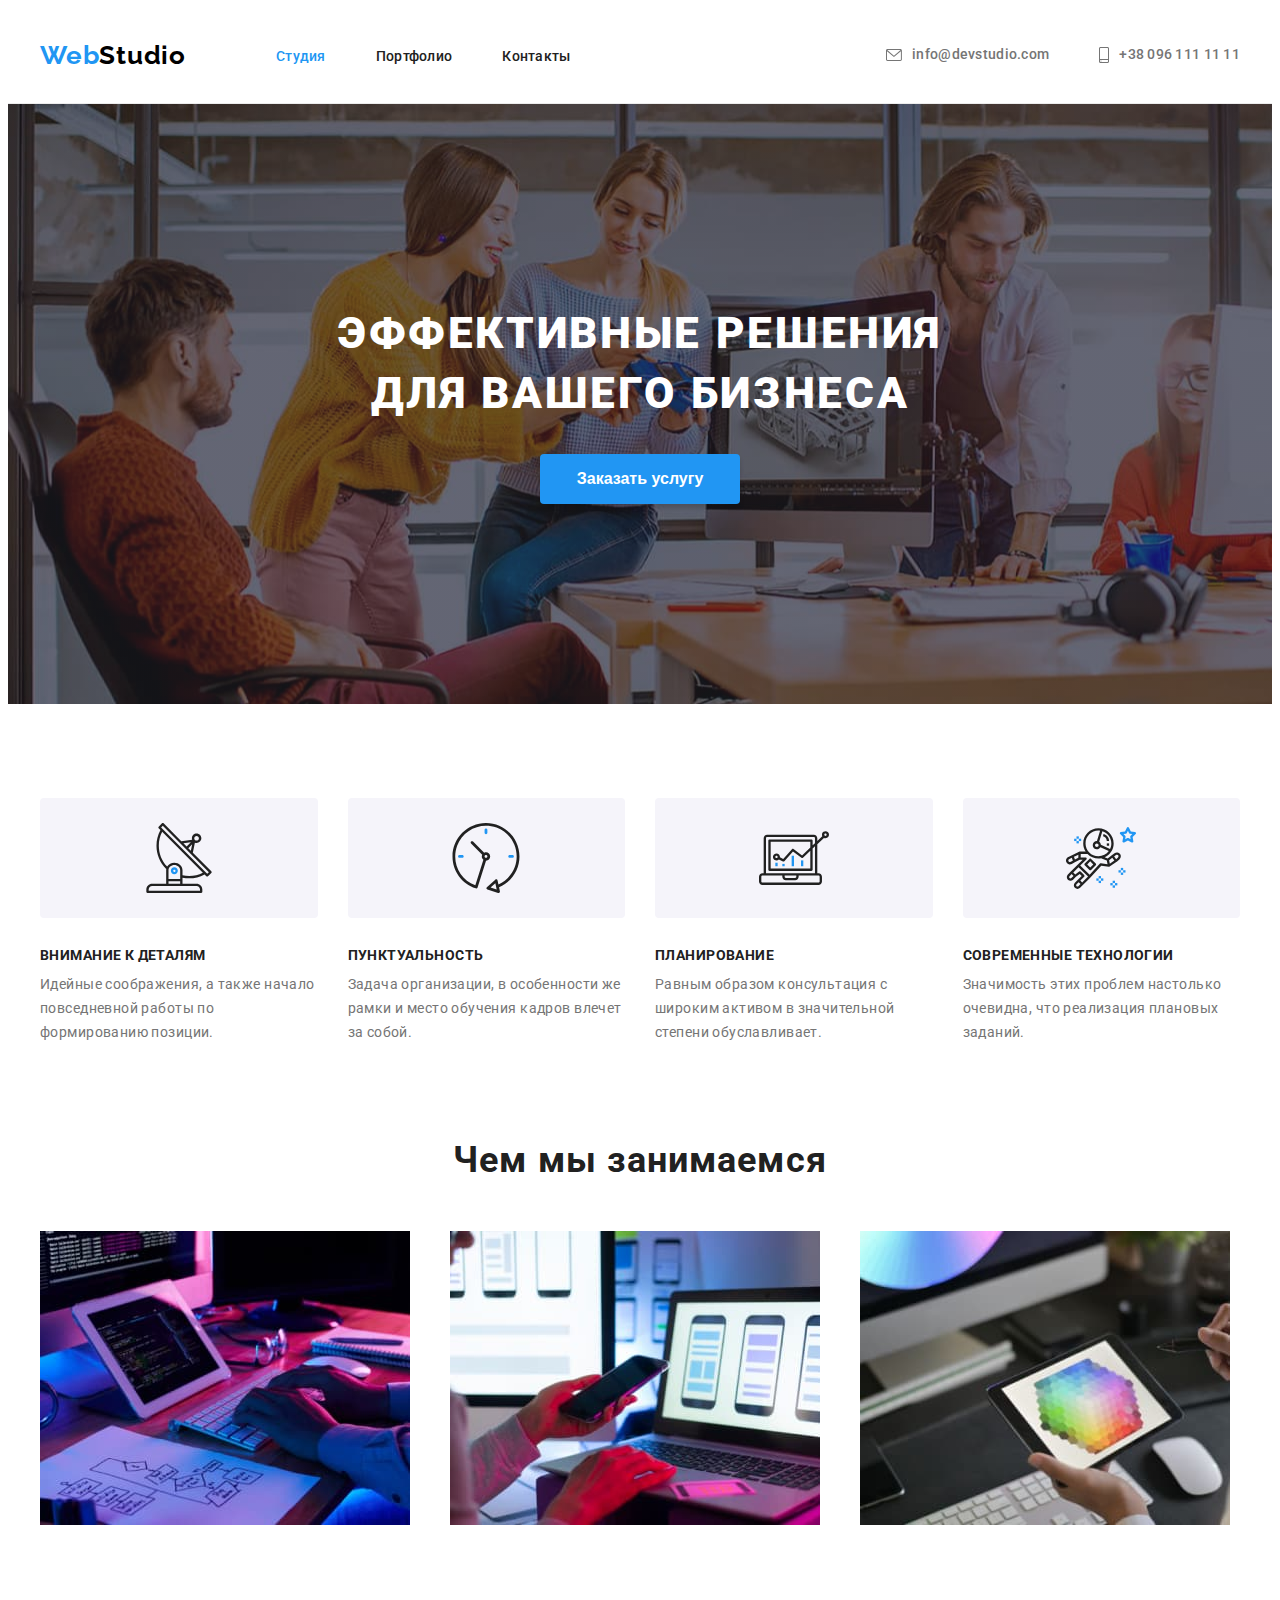
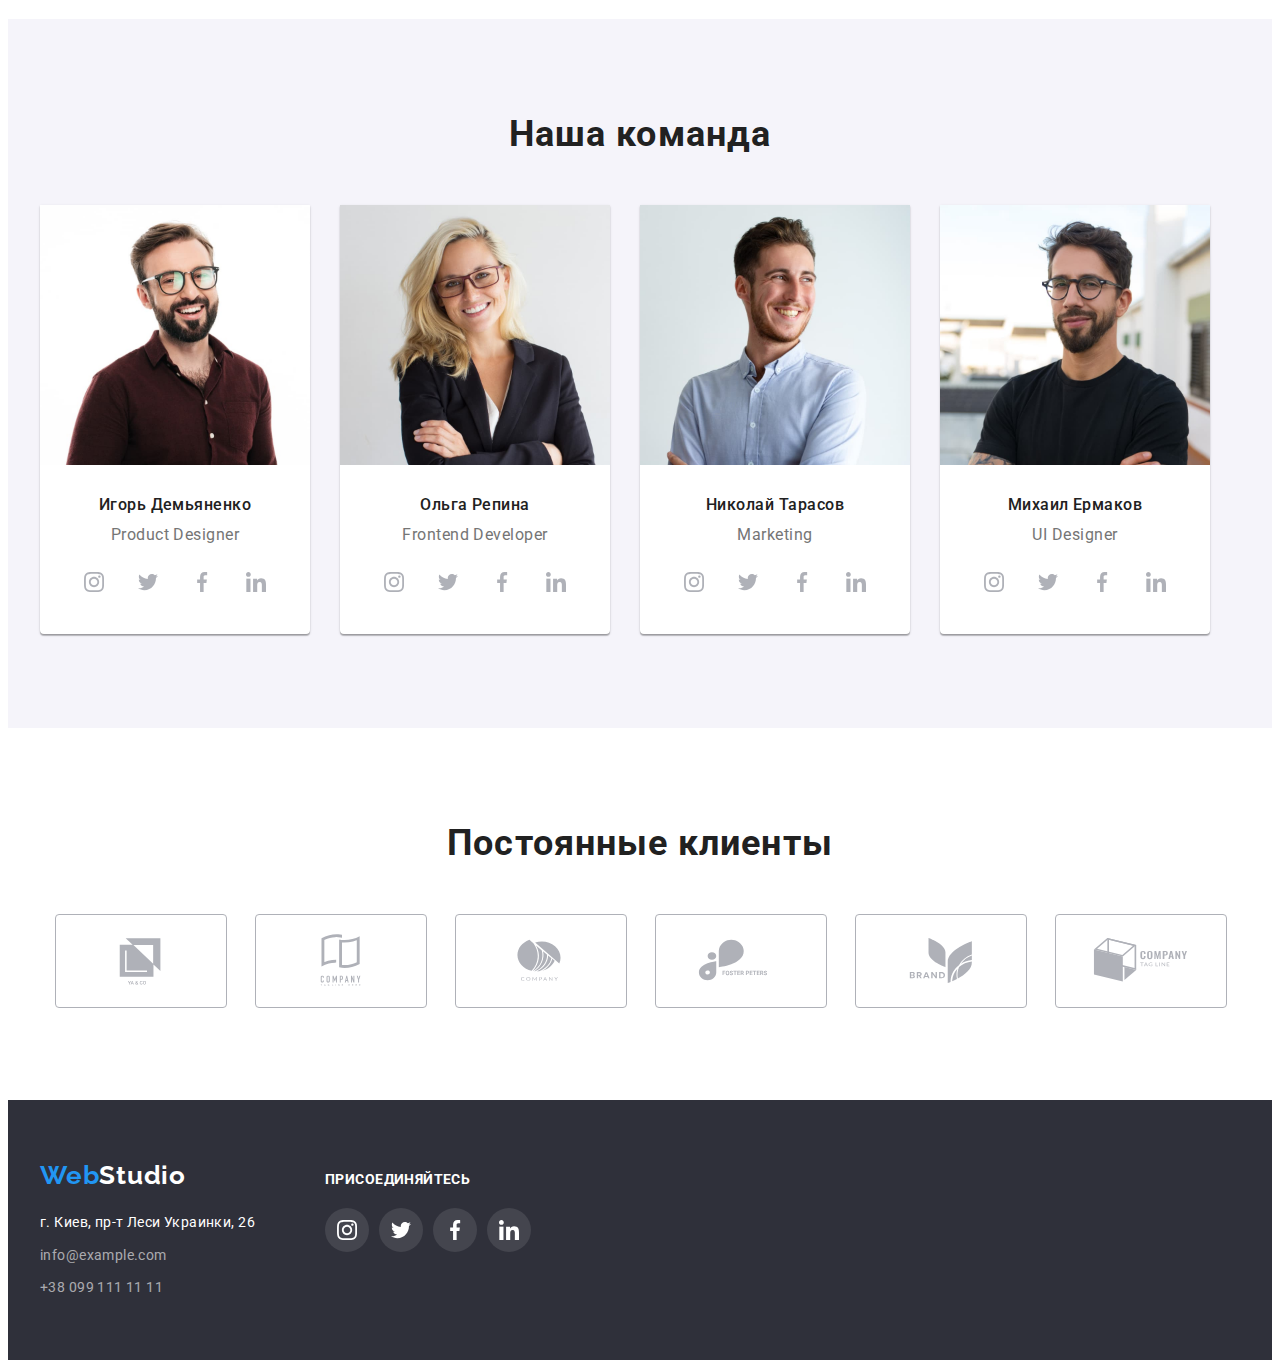
==== index.html @ f296a120 "Добавляет файлы из ДЗ 4" ====
<!DOCTYPE html>
<html lang="ru">
<head>
    <meta charset="UTF-8">
    <meta http-equiv="X-UA-Compatible" content="IE=edge">
    <meta name="viewport" content="width=device-width, initial-scale=1.0">
    <title>goit-markup-hw-02</title>
    <link rel="preconnect" href="https://fonts.googleapis.com">
    <link rel="preconnect" href="https://fonts.gstatic.com" crossorigin>
    <link href="https://fonts.googleapis.com/css2?family=Raleway:wght@700&family=Roboto:wght@400;500;700;900&display=swap"
          rel="stylesheet">
    <link rel="stylesheet" href="https://cdnjs.cloudflare.com/ajax/libs/modern-normalize/1.1.0/modern-normalize.min.css"
          integrity="sha512-wpPYUAdjBVSE4KJnH1VR1HeZfpl1ub8YT/NKx4PuQ5NmX2tKuGu6U/JRp5y+Y8XG2tV+wKQpNHVUX03MfMFn9Q=="
          crossorigin="anonymous" referrerpolicy="no-referrer" />
    <link rel="stylesheet" href="./css/styles.css">
</head>
<body>

            <!----------------------HEADER---------------------->

<header class="page-header">
    <div class="container page-header-container">
        <nav class="navigation">
            <a class="link logo logo-header" href="#" lang="en">Web<span class="logo-dark">Studio</span></a>
            <ul class="list navigation-list">
                <li class="navigation-list-item"><a class="link navigation-link-item current" href="#">Студия</a></li>
                <li class="navigation-list-item"><a class="link navigation-link-item " href="./portfolio.html">Портфолио</a></li>
                <li class="navigation-list-item"><a class="link navigation-link-item" href="#">Контакты</a></li>
            </ul>
        </nav>
        <ul class="list contact-list-header">
            <li class="contact-list-header-item">
                <a class="link contact-link-header-item" href="mailto:info@devstudio.com">
                    <svg class="icon-header" width="16" height="12">
                        <use href="./images/icons.svg#icon-envelope"></use>
                    </svg>info@devstudio.com
                </a>
            </li>
            <li class="contact-list-header-item">
                <a class="link contact-link-header-item" href="tel:+380961111111">
                    <svg class="icon-header" width="10" height="16">
                        <use href="./images/icons.svg#icon-smartphone"></use>
                    </svg>+38 096 111 11 11

                </a>
            </li>
        </ul>
    </div>
</header>

<main>

            <!-----------------------HERO---------------------->

<section class="order">
<div class="container">
    <h1 class="order-title">Эффективные решения <br> для вашего бизнеса</h1>
    <button class="modal-butten" type="button">Заказать услугу</button>
</div>
</section>

            <!------------------FEATURES------------------------>

<section class="features section">
<div class="container">
    <h2 class="visually-hidden">Преимущества</h2>
    
    <ul class="list features-list">
        <li class="features-list-item">
            <div class="features-card">
                <svg class="features-icon" width="70" height="70">
                    <use href="./images/icons.svg#icon-antenna"></use>
                </svg>
            </div>
            <h3 class="features-title-item">Внимание к деталям</h3>
            <p class="features-text">Идейные соображения, а также начало повседневной работы по формированию позиции.</p>
        </li>
        <li class="features-list-item">
            <div class="features-card">
                <svg class="features-icon" width="70" height="70">
                    <use href="./images/icons.svg#icon-clock"></use>
                </svg>
            </div>
            <h3 class="features-title-item">Пунктуальность</h3>
            <p class="features-text">Задача организации, в особенности же рамки и место обучения кадров влечет за собой.</p>
        </li>
        <li class="features-list-item">
            <div class="features-card">
                <svg class="features-icon" width="70" height="70">
                    <use href="./images/icons.svg#icon-diagram"></use>
                </svg>
            </div>
            <h3 class="features-title-item">Планирование</h3>
            <p class="features-text">Равным образом консультация с широким активом в значительной степени обуславливает.</p>
        </li>
        <li class="features-list-item">
            <div class="features-card">
                <svg class="features-icon" width="70" height="70">
                    <use href="./images/icons.svg#icon-astronaut"></use>
                </svg>
            </div>
            <h3 class="features-title-item">Современные технологии</h3>
            <p class="features-text">Значимость этих проблем настолько очевидна, что реализация плановых заданий.</p>
        </li>
    </ul>
</div>
</section>

                    <!--------------------ACTIVITY----------------->

<section class="activity section">
<div class="container">
    <h2 class="activity-title">Чем мы занимаемся</h2>
   <ul class="list activity-list">
       <li class="activity-image"><img src="./images/activity/box-1.jpg" alt="верстка" width="370" height="294"></li>
       <li class="activity-image"><img src="./images/activity/box-2.jpg" alt="дизайн" width="370" height="294"></li>
       <li class="activity-image"><img src="./images/activity/box-3.jpg" alt="внешнее оформление" width="370" height="294"></li>
   </ul>
</div>
</section>

                     <!------------------OUR TEAM------------------>

<section class="our-team section">
<div class="container">
    <h2 class="our-team-title">Наша команда</h2>
    <ul class="list our-team-list">
        <li class="our-team-item">
        <img class="our-team-image" src="./images/our-team/igor.jpg" alt="работник игорь" width="270" height="260">
        <div class="our-team-bottom-part">
        <h3 class="our-team-name">Игорь Демьяненко</h3>
        <p class="our-team-text" lang="en">Product Designer</p>
        <ul class="social-list list">
            <li class="social-list-item">
                <a href="" class="social-list-link">
                    <svg class="social-list-icon" width="20" height="20">
                        <use href="./images/icons.svg#icon-instagram"></use>
                    </svg>
                </a>
            </li>
            <li class="social-list-item">
                <a href="" class="social-list-link">
                    <svg class="social-list-icon" width="20" height="20">
                        <use href="./images/icons.svg#icon-twitter"></use>
                    </svg>
                </a>
            </li>
            <li class="social-list-item">
                <a href="" class="social-list-link">
                    <svg class="social-list-icon" width="20" height="20">
                        <use href="./images/icons.svg#icon-facebook"></use>
                    </svg>
                </a>
            </li>
            <li class="social-list-item">
                <a href="" class="social-list-link">
                    <svg class="social-list-icon" width="20" height="20">
                        <use href="./images/icons.svg#icon-linkedin"></use>
                    </svg>
                </a>
            </li>
        </ul>
        </div>
        </li>
        <li class="our-team-item">
            <img class="our-team-image" src="./images/our-team/olga.jpg" alt="работник ольга" width="270" height="260">
            <div class="our-team-bottom-part"><h3 class="our-team-name">Ольга Репина</h3>
            <p class="our-team-text" lang="en">Frontend Developer</p>
        <ul class="social-list list">
            <li class="social-list-item">
                <a href="" class="social-list-link">
                    <svg class="social-list-icon" width="20" height="20">
                        <use href="./images/icons.svg#icon-instagram"></use>
                    </svg>
                </a>
            </li>
            <li class="social-list-item">
                <a href="" class="social-list-link">
                    <svg class="social-list-icon" width="20" height="20">
                        <use href="./images/icons.svg#icon-twitter"></use>
                    </svg>
                </a>
            </li>
            <li class="social-list-item">
                <a href="" class="social-list-link">
                    <svg class="social-list-icon" width="20" height="20">
                        <use href="./images/icons.svg#icon-facebook"></use>
                    </svg>
                </a>
            </li>
            <li class="social-list-item">
                <a href="" class="social-list-link">
                    <svg class="social-list-icon" width="20" height="20">
                        <use href="./images/icons.svg#icon-linkedin"></use>
                    </svg>
                </a>
            </li>
        </ul>
        </div>
        </li>
        <li class="our-team-item">
            <img class="our-team-image" src="./images/our-team/nikolai.jpg" alt="работник николай" width="270" height="260">
            <div class="our-team-bottom-part"><h3 class="our-team-name">Николай Тарасов</h3>
            <p class="our-team-text" lang="en">Marketing</p>
        <ul class="social-list list">
            <li class="social-list-item">
                <a href="" class="social-list-link">
                    <svg class="social-list-icon" width="20" height="20">
                        <use href="./images/icons.svg#icon-instagram"></use>
                    </svg>
                </a>
            </li>
            <li class="social-list-item">
                <a href="" class="social-list-link">
                    <svg class="social-list-icon" width="20" height="20">
                        <use href="./images/icons.svg#icon-twitter"></use>
                    </svg>
                </a>
            </li>
            <li class="social-list-item">
                <a href="" class="social-list-link">
                    <svg class="social-list-icon" width="20" height="20">
                        <use href="./images/icons.svg#icon-facebook"></use>
                    </svg>
                </a>
            </li>
            <li class="social-list-item">
                <a href="" class="social-list-link">
                    <svg class="social-list-icon" width="20" height="20">
                        <use href="./images/icons.svg#icon-linkedin"></use>
                    </svg>
                </a>
            </li>
        </ul>
        </div>
        </li>
        <li class="our-team-item">
            <img class="our-team-image" src="./images/our-team/mihail.jpg" alt="работник михаил" width="270" height="260">
            <div class="our-team-bottom-part"><h3 class="our-team-name">Михаил Ермаков</h3>
            <p class="our-team-text" lang="en">UI Designer</p>
        <ul class="social-list list">
            <li class="social-list-item">
                <a href="" class="social-list-link">
                    <svg class="social-list-icon" width="20" height="20">
                        <use href="./images/icons.svg#icon-instagram"></use>
                    </svg>
                </a>
            </li>
            <li class="social-list-item">
                <a href="" class="social-list-link">
                    <svg class="social-list-icon" width="20" height="20">
                        <use href="./images/icons.svg#icon-twitter"></use>
                    </svg>
                </a>
            </li>
            <li class="social-list-item">
                <a href="" class="social-list-link">
                    <svg class="social-list-icon" width="20" height="20">
                        <use href="./images/icons.svg#icon-facebook"></use>
                    </svg>
                </a>
            </li>
            <li class="social-list-item">
                <a href="" class="social-list-link">
                    <svg class="social-list-icon" width="20" height="20">
                        <use href="./images/icons.svg#icon-linkedin"></use>
                    </svg>
                </a>
            </li>
        </ul>
        </div>
        </li>
    </ul>  
</div>
</section>

                    <!---------------------CLIENTS---------------------->

<section class="clients section">
    <div class="container">
    <h2 class="title-clients">Постоянные клиенты</h2>
    <ul class="clients-list list">
        <li class="clients-item">
            <a href="" class="clients-link">
                <svg class="clients-icon" width="106" height="60">
                    <use href="./images/icons.svg#icon-Logo-1"></use>
                </svg>
            </a>
        </li>
        <li class="clients-item">
            <a href="" class="clients-link">
                <svg class="clients-icon" width="106" height="60">
                    <use href="./images/icons.svg#icon-Logo-2"></use>
                </svg>
            </a>
        </li>
        <li class="clients-item">
            <a href="" class="clients-link">
                <svg class="clients-icon" width="106" height="60">
                    <use href="./images/icons.svg#icon-Logo-3"></use>
                </svg>
            </a>
        </li>
        <li class="clients-item">
            <a href="" class="clients-link">
                <svg class="clients-icon" width="106" height="60">
                    <use href="./images/icons.svg#icon-Logo-4"></use>
                </svg>
            </a>
        </li>
        <li class="clients-item">
            <a href="" class="clients-link">
                <svg class="clients-icon" width="106" height="60">
                    <use href="./images/icons.svg#icon-Logo-5"></use>
                </svg>
            </a>
        </li>
        <li class="clients-item">
            <a href="" class="clients-link">
                <svg class="clients-icon" width="106" height="60">
                    <use href="./images/icons.svg#icon-Logo-6"></use>
                </svg>
            </a>
        </li>
    </ul>
    </div>
</section>

</main>

                    <!-------------------FOOTER-------------------->

<footer class="footer">
<div class="container container-flex">

    <div class="footer-left-side">
        <a class="link logo logo-footer" href="#" lang="en">Web<span class="logo-light">Studio</span></a>
        <address class="address">
            <ul class="list address-list">
                <li class="address-list-item">
                    <a class="link address-footer" href="https://goo.gl/maps/XNdB4Refi6bybGRC9" target="_blank" rel="noopener noreferrer">г. Киев, пр-т Леси
                Украинки, 26</a>
                </li>
                <li class="address-list-item">
                    <a class=" link address-link-item" href="mailto:nfo@example.com">info@example.com</a>
                </li>
                <li class="address-list-item">
                    <a class="link address-link-item" href="tel:380991111111">+38 099 111 11 11</a>
                </li>
            </ul>
        </address>
    </div>

    <div class="footer-right-side">
        <h2 class="title-footer">присоединяйтесь</h2>
        <ul class="social-list-footer list">
            <li class="social-item-footer">
                <a href="" class="social-link-footer">
                    <svg class="social-icon-footer" width="20" height="20">
                        <use href="./images/icons.svg#icon-instagram"></use>
                    </svg>
                </a>
            </li>
            <li class="social-item-footer">
                <a href="" class="social-link-footer">
                    <svg class="social-icon-footer" width="20" height="20">
                        <use href="./images/icons.svg#icon-twitter"></use>
                    </svg>
                </a>
            </li>
            <li class="social-item-footer">
                <a href="" class="social-link-footer">
                    <svg class="social-icon-footer" width="20" height="20">
                        <use href="./images/icons.svg#icon-facebook"></use>
                    </svg>
                </a>
            </li>
            <li class="social-item-footer">
                <a href="" class="social-link-footer">
                    <svg class="social-icon-footer" width="20" height="20">
                        <use href="./images/icons.svg#icon-linkedin"></use>
                    </svg>
                </a>
            </li>
        </ul>
    </div>
</div>
</footer>
    
</body>
</html>
---- css/styles.css ----
:root {
    --primary-font: 'Roboto', sans-serif;
    --color-in-action: #2196F3;
    --color-title: #212121;
    --color-text: #757575;
    --color-dark: #000000;
    --color-light: #FFFFFF;
    --background-darc: #2F303A;
    --background-light: #F5F4FA;
    --address-link: rgba(255, 255, 255, 0.6);
}

h1,
h2,
h3,
p {
    margin-top: 0;
    margin-bottom: 0;
}

ul,
ol {
    margin-top: 0;
    margin-bottom: 0;
    padding-left: 0;
}

img {
    display: block;
}

.list {
    list-style: none;
}

.link {
    text-decoration: none;
}

body {
font-family: var(--primary-font);
color: var(--color-text);
}

.container {
    width: 1200px;
    margin-left: auto;
    margin-right: auto;
    padding-left: 15px;
    padding-right: 15px;
}

.section {
    padding-top: 94px;
    padding-bottom: 94px;
}

/*==========================COMPONENTS====================*/

.logo {
    font-family: 'Raleway',sans-serif;
    font-weight: 700;
    font-size: 26px;
    line-height: 1.19;
    letter-spacing: 0.03em;
    color: var(--color-in-action);

    display: block;
}

.logo-dark {
    color: var(--color-dark);
}

.logo-light {
color: var(--color-light);
}

.visually-hidden {
    position: absolute;
    width: 1px;
    height: 1px;
    margin: -1px;
    border: 0;
    padding: 0;
    white-space: nowrap;
    clip-path: inset(100%);
    clip: rect(0 0 0 0);
    overflow: hidden;
}

/*==========================/COMPONENTS====================*/

/*=============================HEADER=====================*/

.page-header-container {
    display: flex;
    align-items: center;
}

.navigation {
    display: flex;
    align-items: center;
}

.navigation-list {
    display: flex;
    align-items: center;
}

.contact-list-header {
    display: flex;
    align-items: center;
    margin-left: auto;
}

.logo-header {
    margin-right: 90px;
}

.navigation-list-item:not(:last-child),
.contact-list-header-item:not(:last-child) {
    margin-right: 50px;
}

.page-header {
    background: var(--color-light);
    border-bottom: 1px solid #ECECEC;

    padding-top: 32px;
    padding-bottom: 32px;   
}

.navigation-link-item {
    font-weight: 500;
    font-size: 14px;
    line-height: 1.14;
    letter-spacing: 0.02em;
    color: var(--color-title);
}

.navigation-link-item:hover,
.navigation-link-item:focus {
    color: var(--color-in-action);
}

.contact-link-header-item {
    display: flex;
    align-items: center;
    font-weight: 500;
    font-size: 14px;
    line-height: 1.14;
    letter-spacing: 0.02em;
    color: var(--color-text);
}

.contact-link-header-item:hover,
.contact-link-header-item:focus {
    color: var(--color-in-action);
}

.contact-link-header-item:hover .icon-header,
.contact-link-header-item:focus .icon-header {
    fill: var(--color-in-action);
}

.current {
    color: var(--color-in-action);
}

.icon-header {
    fill: var(--color-text);
    margin-right: 10px;
}

/*=============================/HEADER=====================*/

/*===============================HERO======================*/

.order {
    background: #C4C4C4;
    padding-top: 200px;
    padding-bottom: 200px;
    margin-left: auto;
    margin-right: auto;
    max-width: 1600px;
    background-image: linear-gradient(rgba(47, 48, 58, 0.4), rgba(47, 48, 58, 0.4)), url(../images/hero/bg.jpg);
    background-size: cover;
    background-position: initial;
    background-repeat: no-repeat;
}

.order-title {
    font-weight: 900;
    font-size: 44px;
    line-height: 1.36;
    text-align: center;
    letter-spacing: 0.06em;
    text-transform: uppercase;
    color: var(--color-light);

    margin-bottom: 30px;
    text-align: center;
}

.modal-butten {
        font-weight: 700;
        font-size: 16px;
        line-height: 1.87;
        color: var(--color-light);
        background: var(--color-in-action);
        cursor: pointer;

        min-width: 200px;
        padding: 10px 32px;
        box-shadow: 0px 4px 4px rgba(0, 0, 0, 0.15);
        border-radius: 4px;
        border: none;

        display: block;
        margin-left: auto;
        margin-right: auto;
}

/*==============================/HERO=======================*/

/*=============================FEATURES=====================*/

.features-title-item {
    font-weight: 700;
    font-size: 14px;
    line-height: 1.14;
    letter-spacing: 0.03em;
    text-transform: uppercase;
    color: var(--color-title);

    margin-bottom: 10px;
}

.features-text {
        font-size: 14px;
        line-height: 1.71;
        letter-spacing: 0.03em;     
}

.features-list {
    display: flex;
    justify-content: center;
    margin-left: -30px;
    margin-top: -30px;
}

.features-list-item {
    margin-left: 30px;
    margin-top: 30px;
    flex-basis: calc((100% - 120px) / 4);
}

.features-card{
    display: flex;
    align-items: center;
    justify-content: center;
    height: 120px;
    background: var(--background-light);
    border-radius: 4px;
    margin-bottom: 30px;
    }

/*=============================/FEATURES=====================*/

/*=============================ACTIVITY=====================*/
.activity {
    padding-top: 0;
}


.activity-title {
    font-weight: 700;
    font-size: 36px;
    line-height: 1.17;
    letter-spacing: 0.03em;
    color: var(--color-title);

    margin-bottom: 50px;
    text-align: center;
}

.activity-list {
    display: flex;
    flex-wrap: wrap;
    margin-left: -30px;
    margin-top: -50px;
}

.activity-image {
    margin-left: 30px;
    margin-top: 50px;
    flex-basis: calc((100% - 90px) / 3);
}

/*=============================/ACTIVITY=====================*/

/*=============================OUR TEAM=====================*/

.our-team {
    background: var(--background-light);
}

.our-team-item {
    background: var(--color-light);
    flex-basis: calc((100% - 120px) / 4);
    box-shadow: 0px 1px 3px rgba(0, 0, 0, 0.12), 0px 1px 1px rgba(0, 0, 0, 0.14), 0px 2px 1px rgba(0, 0, 0, 0.2);
    border-radius: 0px 0px 4px 4px;
}

.our-team-title {
        font-weight: 700;
        font-size: 36px;
        line-height: 1.17;
        letter-spacing: 0.03em;
        color: var(--color-title);

        margin-bottom: 50px;
        text-align: center;
}

.our-team-name {
        font-weight: 500;
        font-size: 16px;
        line-height: 1.19;
        text-align: center;
        letter-spacing: 0.03em;
        color: var(--color-title);

        margin-bottom: 10px;
}

.our-team-text {
        font-size: 16px;
        line-height: 1.19;
        text-align: center;
        letter-spacing: 0.03em;
        margin-bottom: 16px;
}

.our-team-list {
    display: flex;
    flex-wrap: wrap;
}

.our-team-item:not(:nth-child(4n)) {
    margin-right: 30px;
}

.our-team-item:not(:nth-last-child(-n+4)) {
    margin-bottom: 30px;
}

.our-team-bottom-part {
    padding-top: 30px;
    padding-bottom: 30px
}

.social-list {
    display: flex;
    justify-content: center;   
}

.social-list-item:not(:last-child) {
    margin-right: 10px;
}

.social-list-link {
    display: flex;
    align-items: center;
    justify-content: center;
    width: 100%;
    height: 100%;
    border-radius: 50%;
    background-color: var(--color-light);
}

.social-list-icon {
    fill: #AFB1B8;
}

.social-list-link:hover,
.social-list-link:focus {
    background-color: var(--color-in-action);
}

.social-list-link:hover .social-list-icon, 
.social-list-link:focus .social-list-icon {
    fill: var(--color-light);
}

.social-list-item {
    width: 44px;
    height: 44px;
}

/*=============================/OUR TEAM=====================*/

/*=============================CLIENTS=======================*/

.title-clients {
    font-family: 'Roboto';
    font-weight: 700;
    font-size: 36px;
    line-height: 1.17;
    text-align: center;
    letter-spacing: 0.03em;
    color: #212121;

    margin-bottom: 50px;
}

.clients-list {
    display: flex;
    justify-content: center;
}

.clients-item:not(:last-child) {
    margin-right: 30px;
}

.clients-link {
    display: flex;
    align-items: center;
    justify-content: center;
    width: 100%;
    height: 100%;
    border: 1px solid #AFB1B8;
    border-radius: 4px;
  }

.clients-icon {
    fill: #AFB1B8;
}

.clients-link:hover .clients-icon,
.clients-link:focus .clients-icon {
    fill: var(--color-in-action);
}

.clients-link:hover,
.clients-link:focus {
    border-color: var(--color-in-action);
}

.clients-item {
    width: 170px;
    height: 92px;
}

/*=============================/CLIENTS=======================*/

/*==========================PORTFOLIO=================*/

.service-list-button {
        border: none;
        font-weight: 500;
        font-size: 16px;
        line-height: 1.62;
        text-align: center;
        letter-spacing: 0.03em;
        color: var(--color-title);
        background: var(--background-light);
        cursor: pointer;
        padding: 6px 22px;
        border-radius: 4px;
}

.service-list-button:hover,
.service-list-button:focus {
    color: var(--color-light);
    background: var(--color-in-action);
    box-shadow: 0px 3px 1px rgba(0, 0, 0, 0.1), 0px 1px 2px rgba(0, 0, 0, 0.08), 0px 2px 2px rgba(0, 0, 0, 0.12);
}

.catalog-item {
    background: var(--color-light); 
    flex-basis: calc((100% - 270px) / 9);
}

.catalog-item:not(:nth-last-child(-n+3)) {
    margin-bottom: 30px;
}

.catalog-item:not(:nth-child(3n)) {
    margin-right: 30px;
}

.catalog-title {
        font-weight: 700;
        font-size: 18px;
        line-height: 2;
        letter-spacing: 0.06em;
        color: var(--color-title);

        margin-bottom: 4px;
}

.catalog-text {
        font-size: 16px;
        line-height: 1,87;
        letter-spacing: 0.03em;
        color: var(--color-text);
}

.service-list {
    display: flex;
    flex-wrap: wrap;
    margin-bottom: 50px;
    justify-content: center;
}

.service-list-item:not(:last-child) {
   margin-right: 8px;
}

.catalog-list {
    display: flex;
    flex-wrap: wrap;
}

.catalog-item-bottom-part {
    border: 1px solid #EEEEEE;
    border-top: none;
    padding: 20px 24px;
}

.catalog-link {
    display: block;
}

.catalog-link:hover,
.catalog-link:focus {
    box-shadow: 0px 1px 1px rgba(0, 0, 0, 0.12), 0px 4px 4px rgba(0, 0, 0, 0.06), 1px 4px 6px rgba(0, 0, 0, 0.16);
}

/*==========================/PORTFOLIO=================*/

/*=============================FOOTER=====================*/

.footer {
    background: var(--background-darc);

    padding-top: 60px;
    padding-bottom: 60px;
}

.address-footer {
        font-style: normal;
        font-size: 14px;
        line-height: 1.71;
        letter-spacing: 0.03em;
        color: var(--color-light);
}

.address-link-item {
        font-style: normal;
        font-size: 14px;
        line-height: 1.71;
        letter-spacing: 0.03em;
        color: var(--address-link);
}

.logo-footer {
    margin-bottom: 20px;
}

.address-list-item:not(:last-child) {
margin-bottom: 9px;
}

.container-flex {
    display: flex;
    align-items: baseline;
}

.footer-left-side {
    margin-right: 70px;
}

.title-footer {
    font-family: 'Roboto';
    font-weight: 700;
    font-size: 14px;
    line-height: 1.14;
    letter-spacing: 0.03em;
    text-transform: uppercase;
    color: #FFFFFF;

    margin-bottom: 20px;
}

.social-list-footer {
    display: flex;
    justify-content: center;
}

.social-item-footer:not(:last-child) {
    margin-right: 10px;
}

.social-link-footer {
    display: flex;
    align-items: center;
    justify-content: center;
    width: 100%;
    height: 100%;
    border-radius: 50%;
    background-color: rgba(255, 255, 255, 0.102);
}

.social-icon-footer {
    fill: var(--color-light);
}

.social-link-footer:hover,
.social-link-footer:focus {
    background-color: var(--color-in-action);
}

.social-item-footer {
    width: 44px;
    height: 44px;
}

/*=============================/FOOTER=====================*/
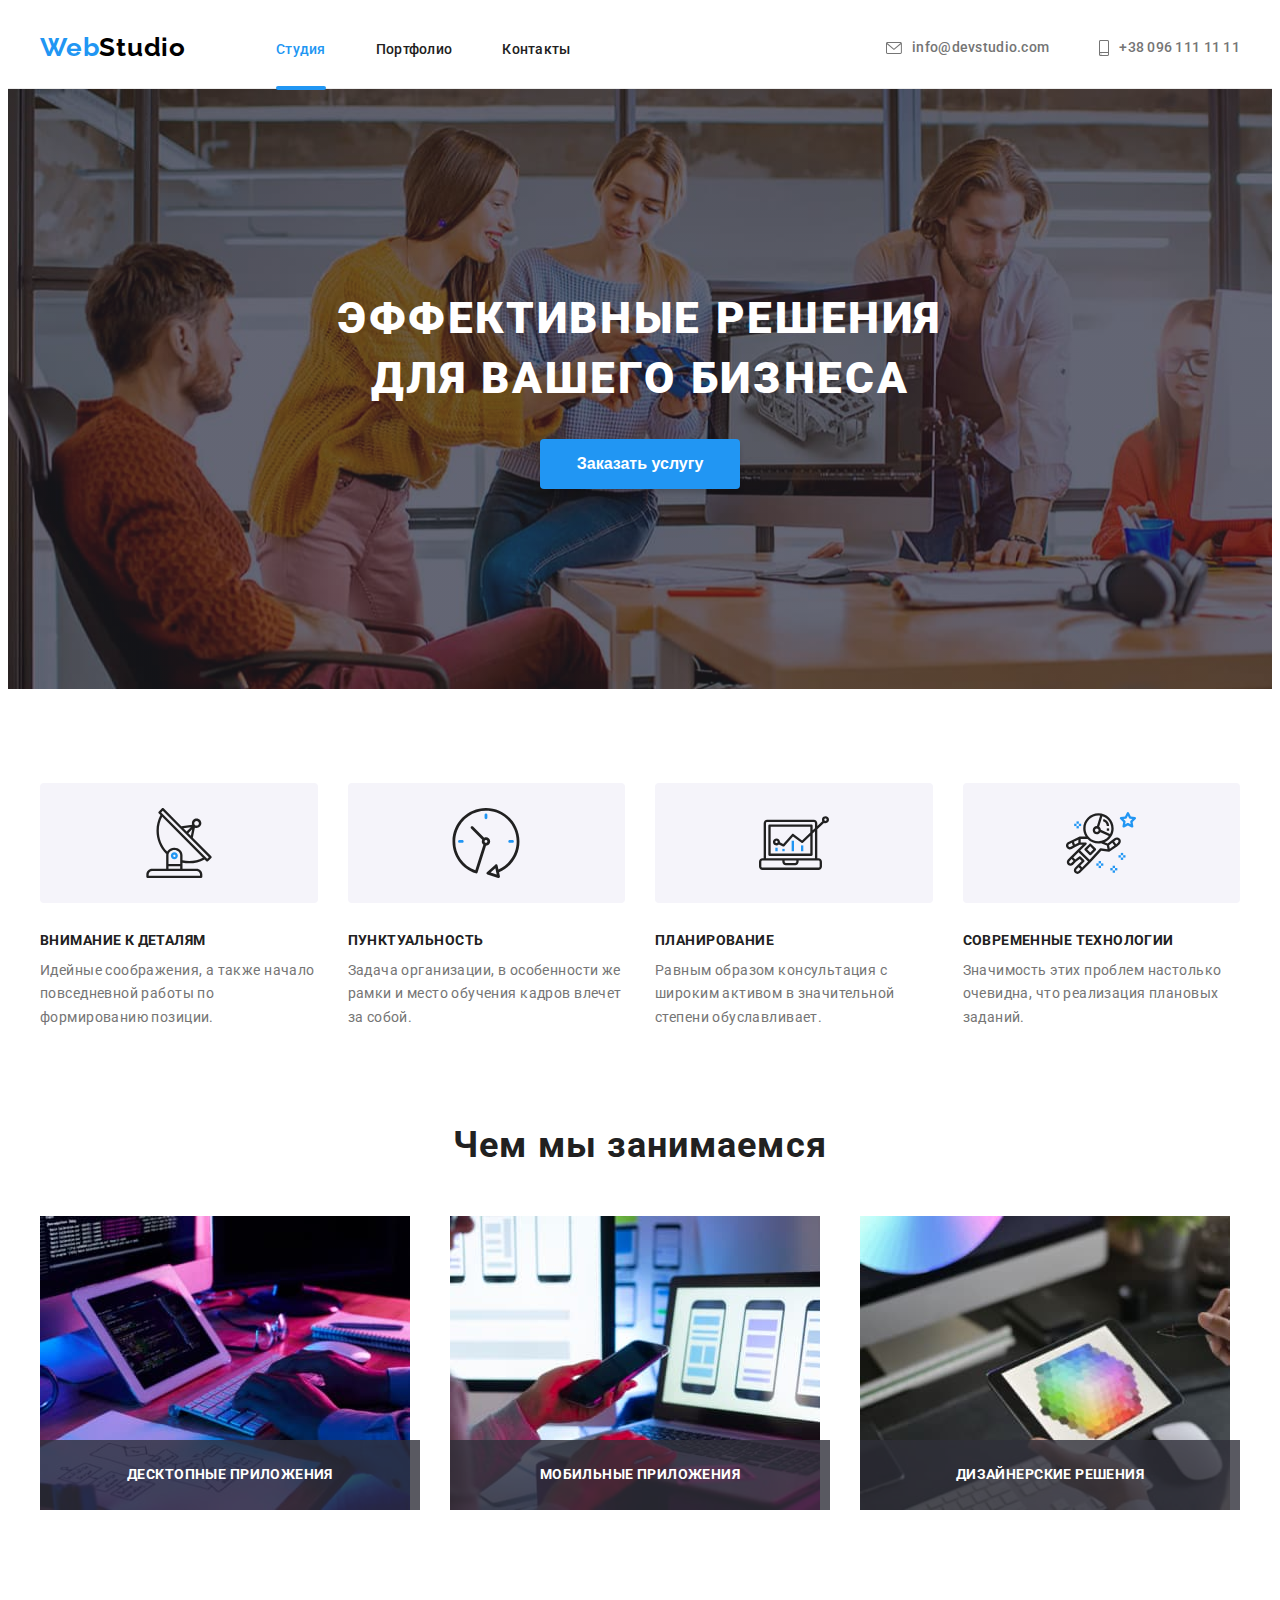
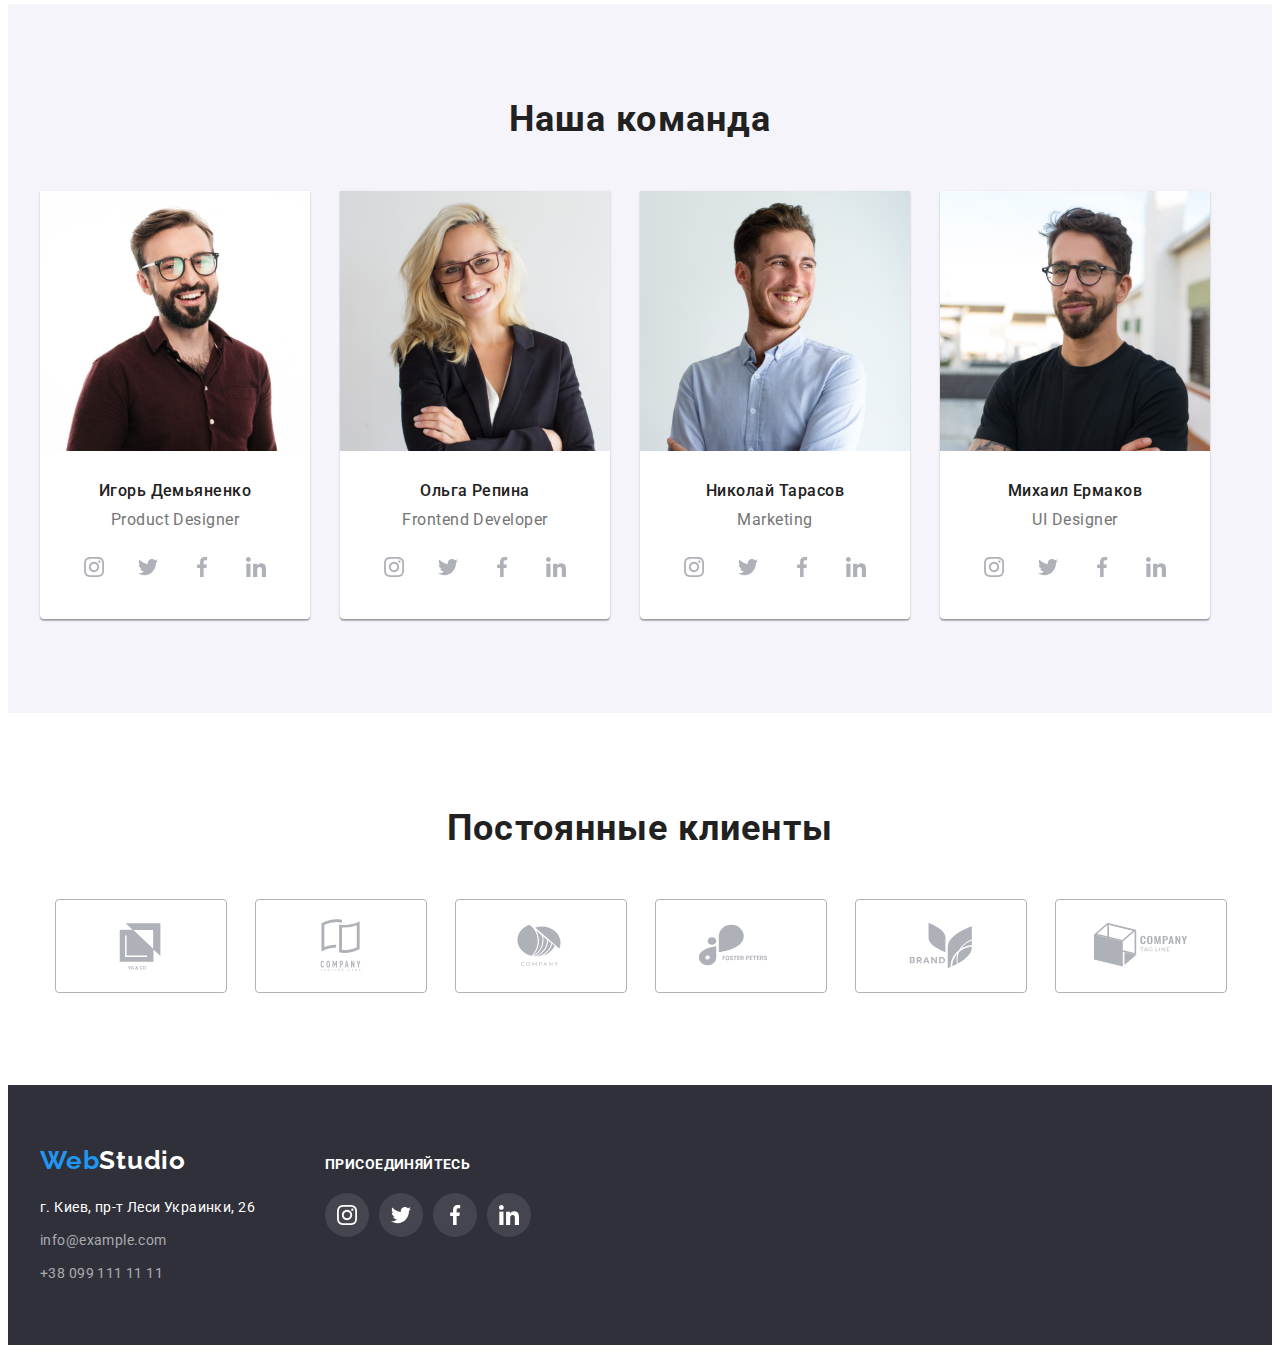
==== commit 2c6a9030: "Создает lable в карточках Activity" ====
--- a/index.html
+++ b/index.html
@@ -55,7 +55,7 @@
 <section class="order">
 <div class="container">
     <h1 class="order-title">Эффективные решения <br> для вашего бизнеса</h1>
-    <button class="modal-butten" type="button">Заказать услугу</button>
+    <button class="modal-butten" type="button" data-modal-open>Заказать услугу</button>
 </div>
 </section>
 
@@ -112,9 +112,18 @@
 <div class="container">
     <h2 class="activity-title">Чем мы занимаемся</h2>
    <ul class="list activity-list">
-       <li class="activity-image"><img src="./images/activity/box-1.jpg" alt="верстка" width="370" height="294"></li>
-       <li class="activity-image"><img src="./images/activity/box-2.jpg" alt="дизайн" width="370" height="294"></li>
-       <li class="activity-image"><img src="./images/activity/box-3.jpg" alt="внешнее оформление" width="370" height="294"></li>
+        <li class="activity-image">
+            <img src="./images/activity/box-1.jpg" alt="верстка" width="370" height="294">
+            <p class="activity-lable">Десктопные приложения</p>
+        </li>
+        <li class="activity-image">
+            <img src="./images/activity/box-2.jpg" alt="дизайн" width="370" height="294">
+            <p class="activity-lable">Мобильные приложения</p>
+        </li>
+        <li class="activity-image">
+            <img src="./images/activity/box-3.jpg" alt="внешнее оформление" width="370" height="294">
+            <p class="activity-lable">Дизайнерские решения</p>
+        </li>
    </ul>
 </div>
 </section>
@@ -386,6 +395,19 @@
     </div>
 </div>
 </footer>
-    
+
+                    <!------------------BACKDROP--------------------->
+
+<div class="backdrop is-hidden" data-modal>
+    <div class="modal">
+        <button type="button" class="modal-close-btn" data-modal-close>
+            <svg class="modal-close-btn-icon" width="18" height="18">
+                <use href="./images/icons.svg#icon-close-icon"></use>
+            </svg>
+        </button>
+    </div>
+</div>
+
+<script src="./js/modal.js"></script>
 </body>
 </html>--- a/css/styles.css
+++ b/css/styles.css
@@ -116,6 +116,8 @@
 
 .logo-header {
     margin-right: 90px;
+    padding-top: 24px;
+    padding-bottom: 25px;
 }
 
 .navigation-list-item:not(:last-child),
@@ -126,17 +128,19 @@
 .page-header {
     background: var(--color-light);
     border-bottom: 1px solid #ECECEC;
-
-    padding-top: 32px;
-    padding-bottom: 32px;   
-}
+    }
 
 .navigation-link-item {
+    position: relative;
     font-weight: 500;
     font-size: 14px;
     line-height: 1.14;
     letter-spacing: 0.02em;
     color: var(--color-title);
+    padding-top: 32px;
+    padding-bottom: 32px;
+
+    transition: color 250ms cubic-bezier(0.4, 0, 0.2, 1);
 }
 
 .navigation-link-item:hover,
@@ -152,6 +156,10 @@
     line-height: 1.14;
     letter-spacing: 0.02em;
     color: var(--color-text);
+    padding-top: 32px;
+    padding-bottom: 32px;
+
+    transition: color 250ms cubic-bezier(0.4, 0, 0.2, 1);
 }
 
 .contact-link-header-item:hover,
@@ -171,6 +179,20 @@
 .icon-header {
     fill: var(--color-text);
     margin-right: 10px;
+
+    transition: fill 250ms cubic-bezier(0.4, 0, 0.2, 1);
+}
+
+.current::after {
+    content: '';
+    position: absolute;
+    display: block;
+    width: 100%;
+    height: 4px;
+    left: 0;
+    bottom: -1px;
+    background: var(--color-in-action);
+    border-radius: 2px;
 }
 
 /*=============================/HEADER=====================*/
@@ -293,9 +315,30 @@
 }
 
 .activity-image {
+    position: relative;
     margin-left: 30px;
     margin-top: 50px;
     flex-basis: calc((100% - 90px) / 3);
+}
+
+.activity-lable {
+    position: absolute;
+    display: flex;
+    justify-content: center;
+    align-items: center;
+    left: 0;
+    bottom: 0;
+    width: 100%;
+    height: 70px;
+    background: rgba(47, 48, 58, 0.8);
+
+    font-weight: 700;
+    font-size: 14px;
+    line-height: 1.14;
+    text-align: center;
+    letter-spacing: 0.03em;
+    text-transform: uppercase;
+    color: var(--color-light);
 }
 
 /*=============================/ACTIVITY=====================*/
@@ -378,10 +421,14 @@
     height: 100%;
     border-radius: 50%;
     background-color: var(--color-light);
+    
+    transition: background 250ms cubic-bezier(0.4, 0, 0.2, 1);
 }
 
 .social-list-icon {
     fill: #AFB1B8;
+
+    transition: fill 250ms cubic-bezier(0.4, 0, 0.2, 1);
 }
 
 .social-list-link:hover,
@@ -404,14 +451,12 @@
 /*=============================CLIENTS=======================*/
 
 .title-clients {
-    font-family: 'Roboto';
     font-weight: 700;
     font-size: 36px;
     line-height: 1.17;
     text-align: center;
     letter-spacing: 0.03em;
     color: #212121;
-
     margin-bottom: 50px;
 }
 
@@ -432,10 +477,14 @@
     height: 100%;
     border: 1px solid #AFB1B8;
     border-radius: 4px;
+
+    transition: border 250ms cubic-bezier(0.4, 0, 0.2, 1);
   }
 
 .clients-icon {
     fill: #AFB1B8;
+
+    transition: fill 250ms cubic-bezier(0.4, 0, 0.2, 1);
 }
 
 .clients-link:hover .clients-icon,
@@ -469,6 +518,8 @@
         cursor: pointer;
         padding: 6px 22px;
         border-radius: 4px;
+
+        transition: background 250ms cubic-bezier(0.4, 0, 0.2, 1), color 250ms cubic-bezier(0.4, 0, 0.2, 1), box-shadow 250ms cubic-bezier(0.4, 0, 0.2, 1);
 }
 
 .service-list-button:hover,
@@ -539,6 +590,36 @@
     box-shadow: 0px 1px 1px rgba(0, 0, 0, 0.12), 0px 4px 4px rgba(0, 0, 0, 0.06), 1px 4px 6px rgba(0, 0, 0, 0.16);
 }
 
+.catalog-img-wrapper {
+    position: relative;
+    overflow: hidden;
+}
+
+.catalog-overlay {
+    position: absolute;
+    left: 0;
+    top: 0;
+    width: 100%;
+    height: 100%;
+    padding: 63px 24px;
+    background: rgba(33, 150, 243, 0.9);
+    font-family: var(--primary-font);
+    font-weight: 400;
+    font-size: 18px;
+    line-height: 1.5;
+    letter-spacing: 0.03em;
+    color: #FFFFFF;
+    overflow: auto;
+
+    transform: translateY(100%);
+    transition: transform 250ms cubic-bezier(0.4, 0, 0.2, 1)
+}
+
+.catalog-link:hover .catalog-overlay,
+.catalog-link:focus .catalog-overlay {
+    transform: translateY(0%);
+}
+
 /*==========================/PORTFOLIO=================*/
 
 /*=============================FOOTER=====================*/
@@ -584,7 +665,6 @@
 }
 
 .title-footer {
-    font-family: 'Roboto';
     font-weight: 700;
     font-size: 14px;
     line-height: 1.14;
@@ -612,6 +692,8 @@
     height: 100%;
     border-radius: 50%;
     background-color: rgba(255, 255, 255, 0.102);
+
+    transition: background 250ms cubic-bezier(0.4, 0, 0.2, 1);
 }
 
 .social-icon-footer {
@@ -628,4 +710,53 @@
     height: 44px;
 }
 
-/*=============================/FOOTER=====================*/+/*=============================/FOOTER=====================*/
+
+/*===========================BACKDROP======================*/
+
+.backdrop {
+    position: fixed; 
+    top: 0;
+    left:0;
+    width: 100%;
+    height: 100%;
+    background-color: rgba(0, 0, 0, 0.2);
+
+    transition: opacity 500ms linear, visibility 500ms linear;
+}
+
+.backdrop.is-hidden {
+    opacity: 0;
+    visibility: hidden;
+    pointer-events: none;
+}
+
+.modal {
+    position: absolute;
+    top: 50%;
+    left: 50%;
+    transform: translate(-50%, -50%);
+    width: 528px;
+    height: 581px;
+    background-color: var(--color-light);
+    box-shadow: 0px 1px 3px rgba(0, 0, 0, 0.12), 0px 1px 1px rgba(0, 0, 0, 0.14), 0px 2px 1px rgba(0, 0, 0, 0.2);
+    border-radius: 4px;
+}
+
+.modal-close-btn {
+    position: absolute;
+    top: 8px;
+    right: 8px;
+    display: flex;
+    justify-content: center;
+    align-items: center;
+    width: 30px;
+    height: 30px;
+    padding: 0;
+    background: var(--color-light);
+    border: 1px solid rgba(0, 0, 0, 0.1);
+    border-radius: 50%;
+    cursor: pointer;
+}
+
+/*===========================/BACKDROP======================*/